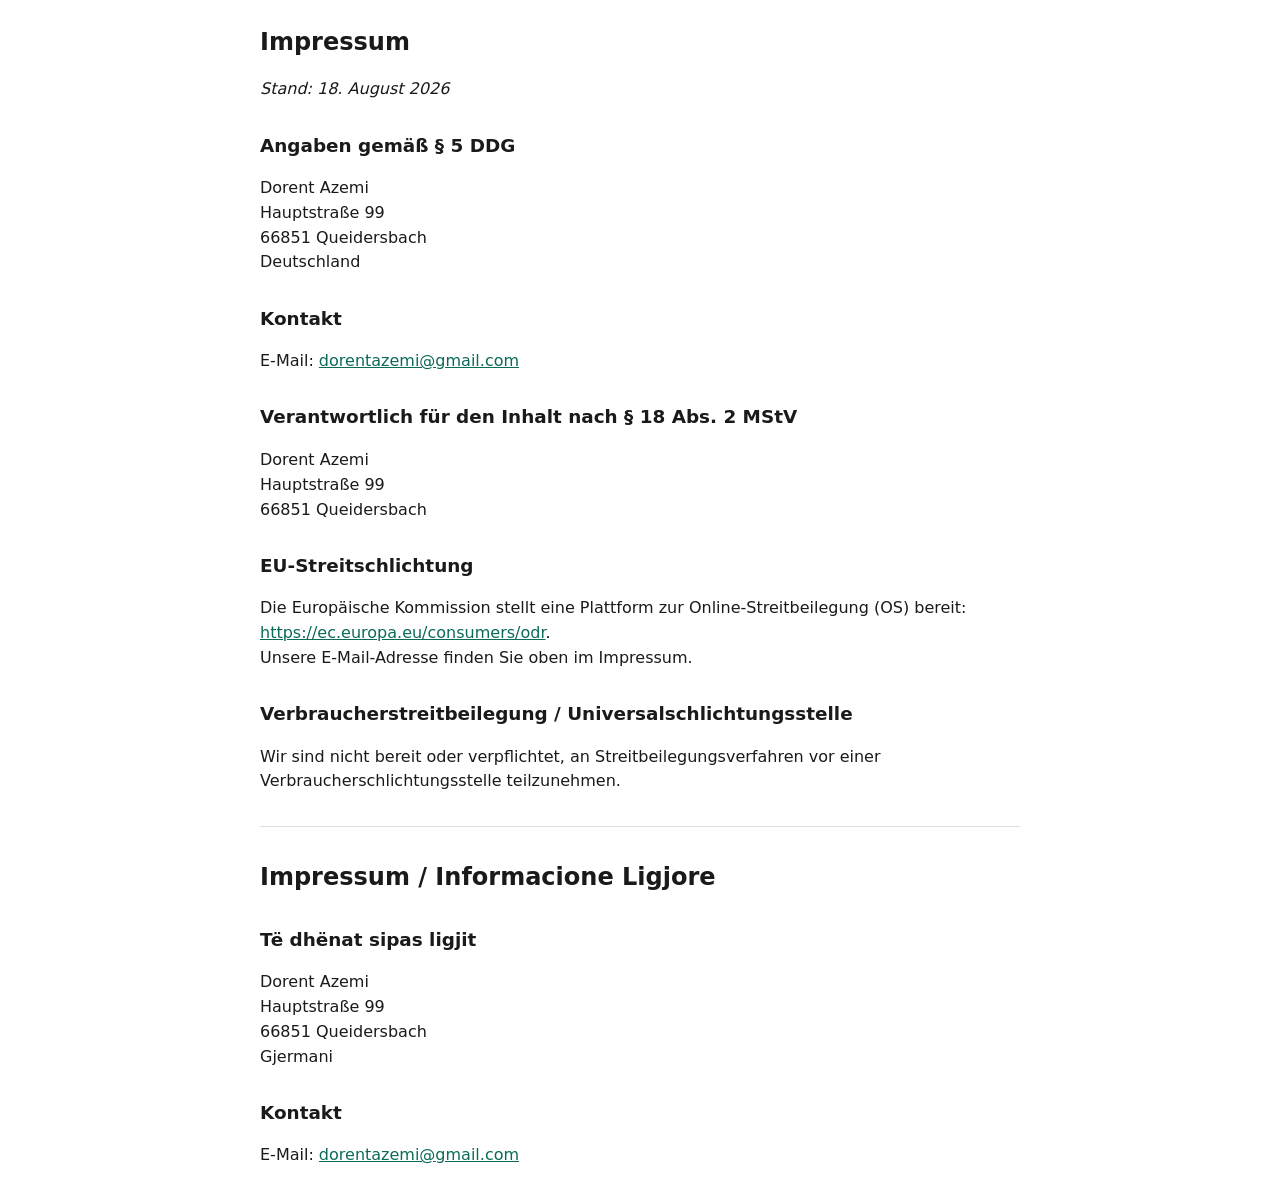
==== impressum.html @ 35310c83 "Update privacy-ura.html: remove AI/unverified content section; add impressum.html" ====
<!DOCTYPE html>
<html lang="de">
<head>
<meta charset="utf-8">
<meta name="viewport" content="width=device-width, initial-scale=1">
<title>Impressum – URA – Shqip &amp; Deutsch</title>
<style>
  body{font-family:system-ui,Arial,sans-serif;max-width:760px;margin:24px auto;padding:0 16px;line-height:1.55;color:#1a1a1a}
  h1{font-size:1.5rem} h2{font-size:1.15rem;margin-top:1.6em} h3{font-size:1rem}
  code{background:#f2f2f2;padding:1px 4px;border-radius:4px}
  hr{margin:2em 0;border:none;border-top:1px solid #ddd}
  a{color:#0b6b58}
</style>
</head>
<body>
<h1>Impressum</h1>
<p><em>Stand: 18. August 2026</em></p>

<h2>Angaben gemäß § 5 DDG</h2>
<p>Dorent Azemi<br>
Hauptstraße 99<br>
66851 Queidersbach<br>
Deutschland</p>

<h2>Kontakt</h2>
<p>E-Mail: <a href="mailto:dorentazemi@gmail.com">dorentazemi@gmail.com</a></p>

<h2>Verantwortlich für den Inhalt nach § 18 Abs. 2 MStV</h2>
<p>Dorent Azemi<br>
Hauptstraße 99<br>
66851 Queidersbach</p>

<h2>EU-Streitschlichtung</h2>
<p>Die Europäische Kommission stellt eine Plattform zur Online-Streitbeilegung (OS) bereit: 
<a href="https://ec.europa.eu/consumers/odr" target="_blank" rel="noopener">https://ec.europa.eu/consumers/odr</a>.<br>
Unsere E-Mail-Adresse finden Sie oben im Impressum.</p>

<h2>Verbraucherstreitbeilegung / Universalschlichtungsstelle</h2>
<p>Wir sind nicht bereit oder verpflichtet, an Streitbeilegungsverfahren vor einer Verbraucherschlichtungsstelle teilzunehmen.</p>

<hr>

<h1 lang="sq">Impressum / Informacione Ligjore</h1>

<h2 lang="sq">Të dhënat sipas ligjit</h2>
<p>Dorent Azemi<br>
Hauptstraße 99<br>
66851 Queidersbach<br>
Gjermani</p>

<h2 lang="sq">Kontakt</h2>
<p>E-Mail: <a href="mailto:dorentazemi@gmail.com">dorentazemi@gmail.com</a></p>

</body>
</html>
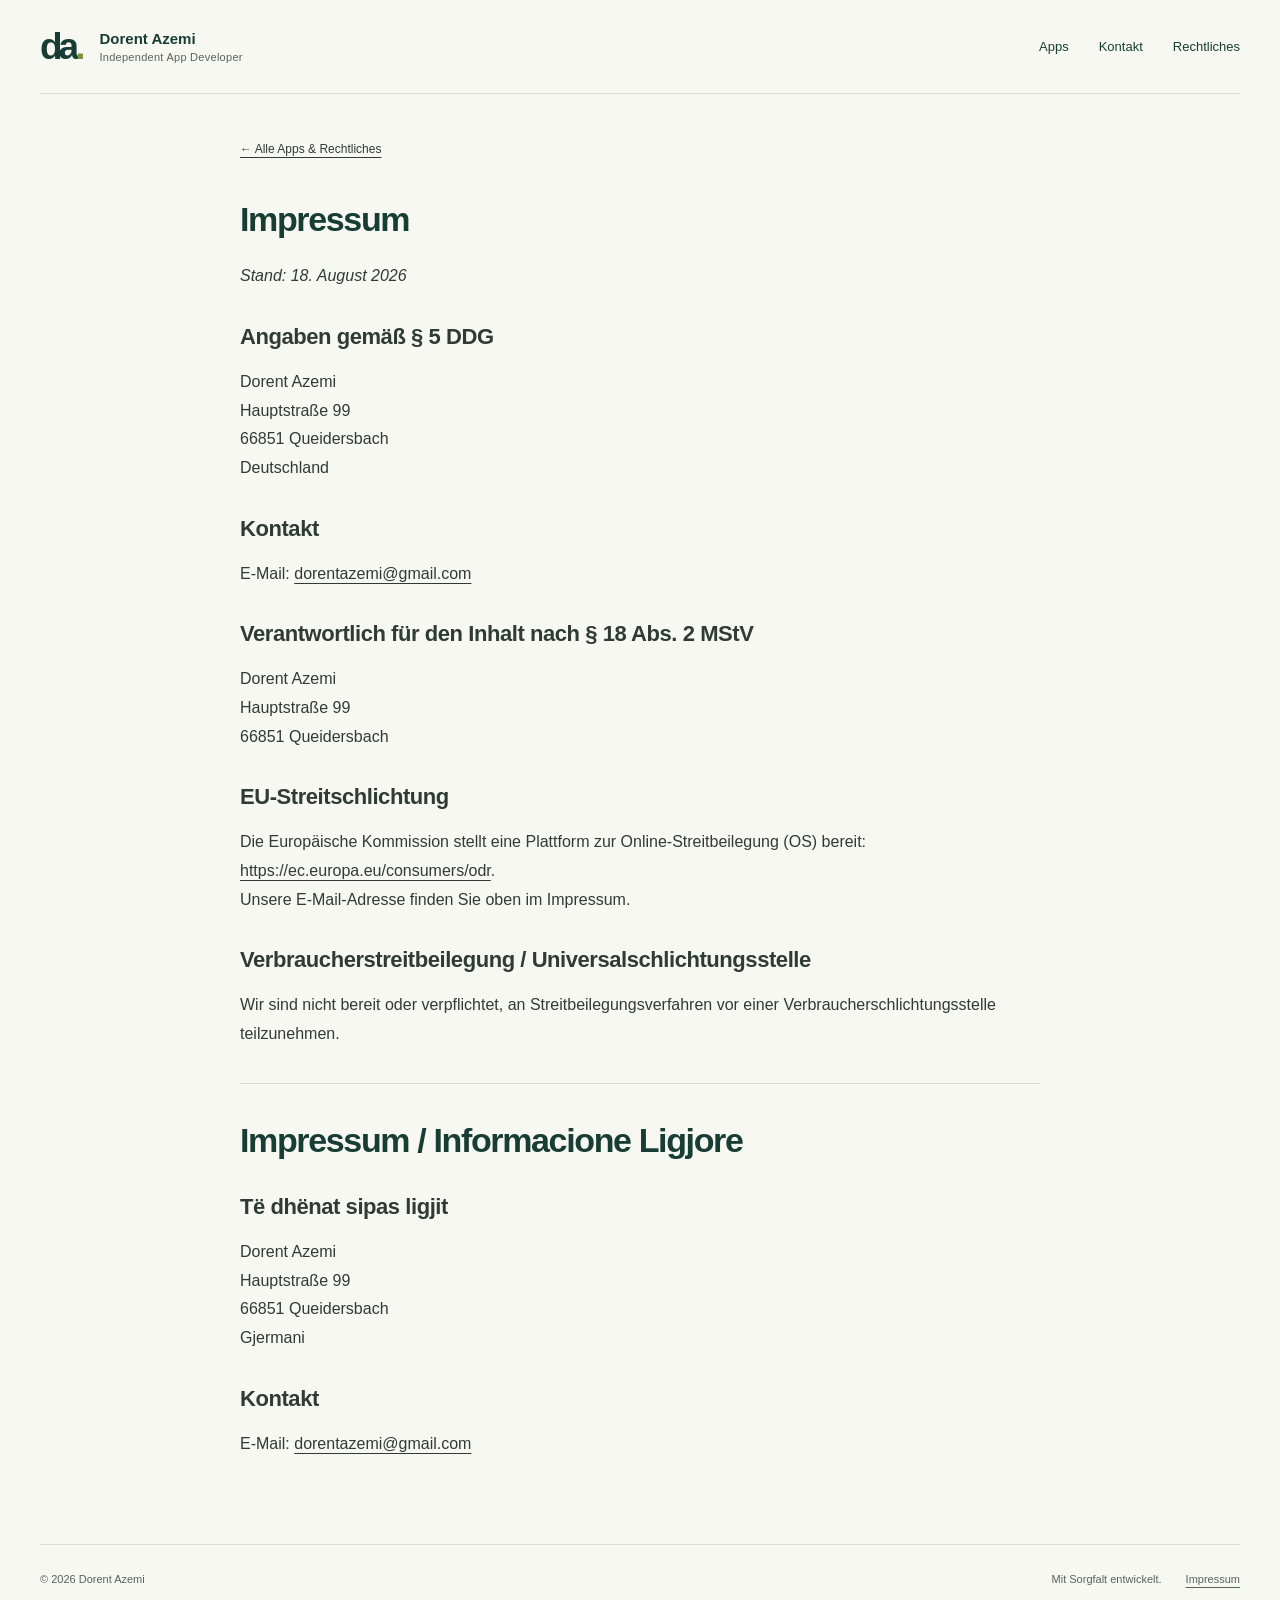
==== commit cac92633: "Refresh developer website and include Ura and Shapey Coach" ====
--- a/impressum.html
+++ b/impressum.html
@@ -4,15 +4,10 @@
 <meta charset="utf-8">
 <meta name="viewport" content="width=device-width, initial-scale=1">
 <title>Impressum – URA – Shqip &amp; Deutsch</title>
-<style>
-  body{font-family:system-ui,Arial,sans-serif;max-width:760px;margin:24px auto;padding:0 16px;line-height:1.55;color:#1a1a1a}
-  h1{font-size:1.5rem} h2{font-size:1.15rem;margin-top:1.6em} h3{font-size:1rem}
-  code{background:#f2f2f2;padding:1px 4px;border-radius:4px}
-  hr{margin:2em 0;border:none;border-top:1px solid #ddd}
-  a{color:#0b6b58}
-</style>
+<link rel="stylesheet" href="styles.css">
 </head>
-<body>
+<body><a class="skip-link" href="#inhalt">Zum Inhalt</a>
+<header class="site-header shell"><a class="brand" href="index.html" aria-label="Dorent Azemi – Startseite"><span class="brand-mark" aria-hidden="true">da<span>.</span></span><span>Dorent Azemi<small>Independent App Developer</small></span></a><nav aria-label="Hauptnavigation"><a href="index.html#apps">Apps</a><a href="index.html#kontakt">Kontakt</a><a href="index.html#rechtliches">Rechtliches</a></nav></header><main id="inhalt" class="document shell"><a class="back-link" href="index.html#rechtliches">← Alle Apps & Rechtliches</a>
 <h1>Impressum</h1>
 <p><em>Stand: 18. August 2026</em></p>
 
@@ -51,5 +46,5 @@
 <h2 lang="sq">Kontakt</h2>
 <p>E-Mail: <a href="mailto:dorentazemi@gmail.com">dorentazemi@gmail.com</a></p>
 
-</body>
+</main><footer class="site-footer shell"><span>© 2026 Dorent Azemi</span><span>Mit Sorgfalt entwickelt.</span><a href="impressum.html">Impressum</a></footer></body>
 </html>
--- a/styles.css
+++ b/styles.css
@@ -0,0 +1,7 @@
+:root{color-scheme:light;--paper:#f7f8f2;--ink:#183d35;--muted:#56645c;--line:#d9dfd4;--green:#d9ebbd;--radius:24px;font-family:Inter,"Segoe UI",Arial,sans-serif;color:var(--ink);background:var(--paper);font-synthesis:none}
+*{box-sizing:border-box}html{scroll-behavior:smooth;scroll-padding-top:28px}body{margin:0}a{color:inherit;text-underline-offset:4px}button,a,summary{-webkit-tap-highlight-color:transparent}a:focus-visible,summary:focus-visible{outline:3px solid #a44a20;outline-offset:5px}img{display:block;max-width:100%}.shell{width:min(1200px,calc(100% - 80px));margin-inline:auto}.site-header{display:flex;align-items:center;justify-content:space-between;padding-block:28px;border-bottom:1px solid var(--line)}.brand{display:flex;align-items:center;gap:13px;text-decoration:none;font-size:15px;font-weight:650}.brand small{display:block;font-size:11px;letter-spacing:.025em;color:var(--muted);font-weight:400;margin-top:4px}.brand-mark{font-size:37px;letter-spacing:-4px;line-height:1;font-weight:800;padding-right:5px}.brand-mark span{color:#7b983e}.site-header nav{display:flex;gap:30px;font-size:13px}.site-header nav a{text-decoration:none;padding-block:10px}.site-header nav a:hover{text-decoration:underline}.skip-link{position:absolute;top:-80px;left:20px;background:white;padding:12px;z-index:10}.skip-link:focus{top:10px}.hero{padding-block:64px 48px}.eyebrow{font-size:10px;letter-spacing:.15em;font-weight:700;line-height:1.7;display:block}.hero .eyebrow{display:flex;align-items:center;gap:9px}.status-dot{width:7px;height:7px;border-radius:50%;background:#718a49}.hero h1{font-size:clamp(58px,7.6vw,106px);line-height:1.01;font-weight:550;letter-spacing:-.065em;margin:25px 0 28px}.hero h1 span{color:#718761}.hero-bottom{display:flex;align-items:end;justify-content:space-between;gap:24px}.hero p{font-size:16px;line-height:1.65;color:var(--muted);margin:0}.round-link{display:flex;gap:28px;align-items:center;font-size:13px;text-decoration:none;font-weight:600}.round-link span{width:44px;height:44px;display:grid;place-items:center;background:var(--green);border-radius:50%;font-size:21px}.featured{display:grid;grid-template-columns:1.4fr 1fr;gap:22px}.feature{border-radius:var(--radius);position:relative;overflow:hidden;min-height:460px;padding:34px}.feature-shapey{background:#193e36;color:#fff;display:flex;isolation:isolate}.feature-copy{position:relative;z-index:1;width:62%}.feature-label{display:block;font-size:9px;letter-spacing:.14em;font-weight:650;line-height:1.7;margin-bottom:24px}.app-icon{width:62px;height:62px;border-radius:16px;object-fit:cover;border:1px solid #0000000b;box-shadow:0 5px 15px #173a3510}.feature .app-icon{width:58px;height:58px;margin-bottom:21px}.feature h2{font-size:40px;font-weight:550;letter-spacing:-.045em;line-height:1.12;margin:0 0 15px}.feature p{font-size:13px;line-height:1.75;margin:0 0 25px}.feature-shapey p{color:#ceded7}.button{display:inline-flex;gap:22px;align-items:center;justify-content:space-between;min-height:46px;padding:12px 19px;border-radius:100px;font-size:12px;font-weight:650;text-decoration:none;transition:transform .2s,background .2s}.button:hover{transform:translateY(-2px)}.button-light{color:#183d35;background:#d9ebbd}.button-dark{background:var(--ink);color:white}.feature-visual{position:absolute;right:-20px;top:99px;width:215px;transform:rotate(9deg);box-shadow:0 22px 60px #0004;border-radius:20px;overflow:hidden;border:6px solid #ffffff1f}.feature-visual img{width:100%;height:auto}.feature-ura{background:#e8eddd}.feature-ura .app-icon{position:absolute;right:32px;top:75px}.word-art{height:120px;display:flex;flex-direction:column;justify-content:center;gap:9px;align-items:start;margin-bottom:16px;transform:rotate(-6deg)}.word-art span{padding:8px 17px;border-radius:13px;background:#fff8;font-size:21px;letter-spacing:-.04em}.word-art span+span{background:#d2dfbd;margin-left:30px;font-size:24px}.feature-ura h2{font-size:34px}.apps-section{padding-block:88px 64px}.section-heading{display:flex;justify-content:space-between;align-items:end;gap:24px;margin-bottom:28px}h2{font-size:36px;line-height:1.15;letter-spacing:-.045em;font-weight:550;margin:12px 0 0}.section-note{font-size:11px;color:var(--muted);padding-bottom:4px}.app-grid{display:grid;grid-template-columns:repeat(3,minmax(0,1fr));gap:18px}.app-card{background:#fff;border:1px solid #e5e8df;border-radius:20px;padding:26px;display:flex;flex-direction:column;align-items:start;min-width:0;transition:transform .2s,box-shadow .2s}.app-card:hover{transform:translateY(-3px);box-shadow:0 12px 30px #183d3508}.card-head{display:flex;align-items:center;justify-content:space-between;width:100%;gap:10px}.category{font-size:9px;color:var(--muted);text-align:right}.app-card h3{font-size:20px;letter-spacing:-.025em;font-weight:600;margin:23px 0 9px;line-height:1.25}.app-card p{font-size:13px;line-height:1.75;color:var(--muted);margin:0 0 23px;max-width:30ch}.store-links{display:flex;flex-wrap:wrap;gap:8px 18px;margin-top:auto;min-height:34px;align-items:center}.store-link{font-size:11px;text-decoration:none;font-weight:650;padding-block:9px}.store-link:hover{text-decoration:underline}.secondary{color:var(--muted)}.privacy-link{font-size:10px;color:var(--muted);padding-top:17px;margin-top:10px;border-top:1px solid #e8ebe4;width:100%;text-decoration:none}.privacy-link:hover{text-decoration:underline}.monogram{background:#f1e3bd;display:grid;place-items:center;font-size:24px;font-weight:750;color:#735526}.availability{font-size:11px;color:var(--muted)}.contact-section{border-block:1px solid var(--line);padding-block:44px;display:flex;gap:25px;justify-content:space-between;align-items:center}.contact-section p{font-size:13px;color:var(--muted);line-height:1.75;margin-bottom:0}.contact-section .button{flex-shrink:0}.legal-section{padding-block:68px}.text-link{font-size:12px}.legal-intro{font-size:13px;color:var(--muted)}.legal-shortcuts{display:flex;gap:12px 24px;flex-wrap:wrap;margin:22px 0 28px}.legal-shortcuts a{font-size:12px;padding-block:8px}.legal-app{border-top:1px solid var(--line);scroll-margin-top:25px}.legal-app:last-child{border-bottom:1px solid var(--line)}summary{cursor:pointer;font-size:14px;font-weight:550;list-style:none;display:flex;align-items:center;justify-content:space-between;padding:22px 0;gap:20px}summary::-webkit-details-marker{display:none}summary span{font-size:22px;font-weight:400}details[open]>summary span{transform:rotate(45deg)}.legal-body{max-width:760px;padding:8px 0 32px;color:#303b35;font-size:15px;line-height:1.8}.legal-body h3{font-size:23px;font-weight:600;line-height:1.3;letter-spacing:-.02em;margin:18px 0}.legal-body h4{font-size:17px;line-height:1.4;margin:27px 0 10px}.legal-body hr{border:0;border-top:1px solid var(--line);margin:30px 0}.legal-body a{overflow-wrap:anywhere}.legal-body .top{font-size:12px}.site-footer{border-top:1px solid var(--line);padding-block:28px 38px;display:flex;gap:24px;font-size:11px;color:var(--muted)}.site-footer span:nth-child(2){margin-left:auto}.document{max-width:800px;padding-block:40px 70px;font-size:16px;line-height:1.8;color:#303b35}.document h1{font-size:34px;line-height:1.2;letter-spacing:-.04em;color:var(--ink);margin-top:36px}.document h2{font-size:22px;line-height:1.3;margin-top:32px;letter-spacing:-.02em}.document h3{font-size:18px;margin-top:24px}.document a,.document code{overflow-wrap:anywhere}.back-link{font-size:12px}.document hr{border:0;border-top:1px solid var(--line);margin-block:35px}
+@media(min-width:1350px){.feature-visual{right:5px;width:230px}}@media(max-width:1000px){.shell{width:calc(100% - 48px)}.feature{padding:28px}.feature h2{font-size:34px}.feature-visual{right:-45px;width:190px;top:125px}.feature-ura h2{font-size:30px}.feature-copy{width:72%}.app-card{padding:21px}.category{max-width:90px}.section-note{display:none}.app-card h3{font-size:18px}.card-head{align-items:start}.app-icon{width:55px;height:55px}}
+@media(max-width:700px){.shell{width:calc(100% - 36px)}.site-header{padding-block:20px}.brand{font-size:13px;gap:10px}.brand small{font-size:9px}.brand-mark{font-size:32px}.site-header nav{gap:16px;font-size:11px}.site-header nav a:last-child{display:none}.hero{padding-block:44px 34px}.eyebrow{font-size:9px;letter-spacing:.1em}.hero h1{font-size:clamp(52px,11.8vw,80px);margin-top:22px}.hero-bottom{align-items:start;flex-direction:column}.hero p{font-size:14px}.round-link{margin-top:0;font-size:12px;gap:18px}.round-link span{width:35px;height:35px}.featured{grid-template-columns:1fr;gap:16px}.feature{min-height:410px;padding:28px}.feature h2{font-size:37px}.feature-copy{width:70%}.feature-visual{width:200px;top:90px;right:-30px}.feature-ura{min-height:420px}.feature-ura .app-icon{right:30px;top:65px}.feature-ura h2{font-size:34px}.word-art{margin-top:0;margin-bottom:8px}.apps-section{padding-block:56px 44px}.section-heading{align-items:start;flex-direction:column;gap:15px;margin-bottom:22px}h2{font-size:29px}.app-grid{grid-template-columns:repeat(2,minmax(0,1fr));gap:12px}.app-card{padding:18px}.card-head{flex-direction:column;gap:13px}.category{text-align:left;max-width:none;font-size:9px}.app-card h3{font-size:18px;margin-top:16px}.app-card p{font-size:12px}.store-links{gap:0 15px}.store-link{font-size:11px}.contact-section{align-items:start;flex-direction:column;padding-block:34px}.contact-section p br{display:none}.legal-section{padding-block:44px}.legal-shortcuts{flex-direction:column;gap:0}.legal-body{font-size:14px}.site-footer{flex-wrap:wrap;font-size:10px;gap:15px}.site-footer span:nth-child(2){margin-left:0}.site-footer a{margin-left:auto}.document{font-size:15px}.document h1{font-size:29px}}
+@media(max-width:380px){.app-grid{grid-template-columns:1fr}.card-head{flex-direction:row}.feature-copy{width:85%}.feature-visual{opacity:.2;right:-60px}.feature-label{font-size:8px}.feature-ura .app-icon{width:48px;height:48px;right:20px}.word-art span+span{font-size:21px}.hero h1{font-size:49px}}
+@media(prefers-reduced-motion:reduce){html{scroll-behavior:auto}*,*::before,*::after{transition:none!important}}@media print{.site-header,.hero,.featured,.apps-section,.contact-section,.site-footer,.legal-shortcuts,.back-link{display:none}.shell{width:100%}.legal-body{max-width:none}.legal-section{padding:0}.legal-body a{color:inherit}}
+@media(max-width:700px){.feature-copy{width:85%}.feature-shapey h2{font-size:32px}.feature-visual{width:145px;right:-55px;top:130px}.feature-shapey p{max-width:200px}}
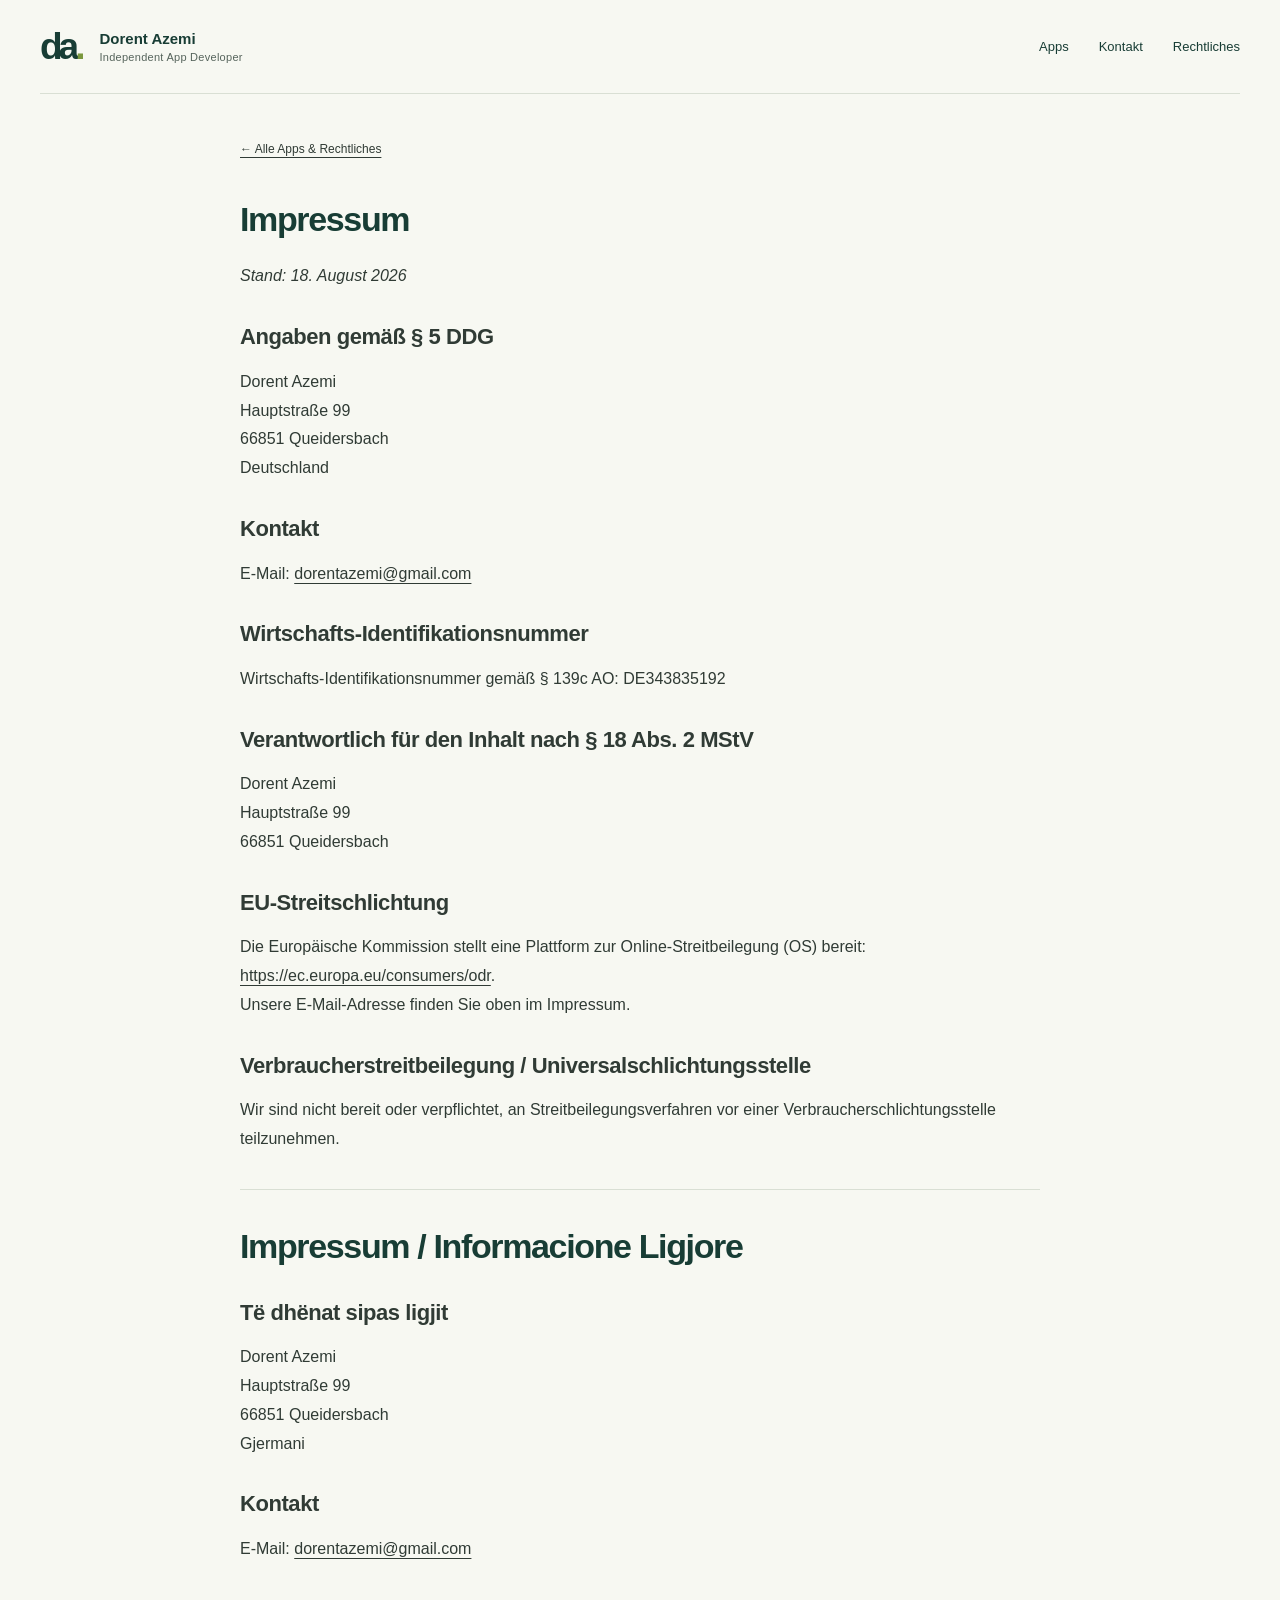
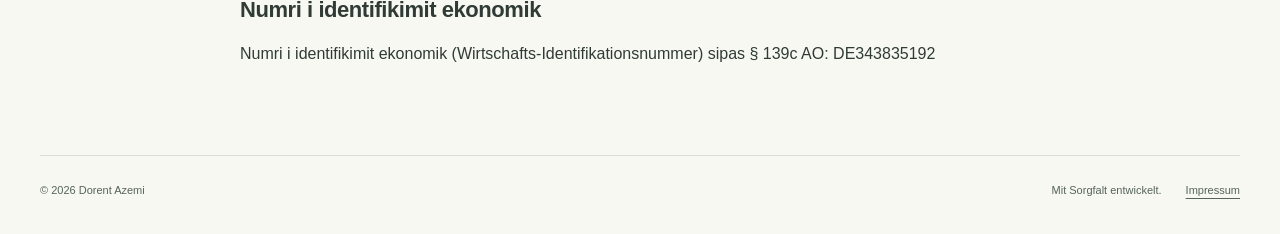
==== commit d62a2fb4: "Impressum: Wirtschafts-Identifikationsnummer nach § 139c AO ergänzt Co-Authored-By: Claude Opus 5.5 " ====
--- a/impressum.html
+++ b/impressum.html
@@ -19,6 +19,9 @@
 
 <h2>Kontakt</h2>
 <p>E-Mail: <a href="mailto:dorentazemi@gmail.com">dorentazemi@gmail.com</a></p>
+
+<h2>Wirtschafts-Identifikationsnummer</h2>
+<p>Wirtschafts-Identifikationsnummer gemäß § 139c AO: DE343835192</p>
 
 <h2>Verantwortlich für den Inhalt nach § 18 Abs. 2 MStV</h2>
 <p>Dorent Azemi<br>
@@ -46,5 +49,8 @@
 <h2 lang="sq">Kontakt</h2>
 <p>E-Mail: <a href="mailto:dorentazemi@gmail.com">dorentazemi@gmail.com</a></p>
 
+<h2 lang="sq">Numri i identifikimit ekonomik</h2>
+<p lang="sq">Numri i identifikimit ekonomik (Wirtschafts-Identifikationsnummer) sipas § 139c AO: DE343835192</p>
+
 </main><footer class="site-footer shell"><span>© 2026 Dorent Azemi</span><span>Mit Sorgfalt entwickelt.</span><a href="impressum.html">Impressum</a></footer></body>
 </html>
--- a/styles.css
+++ b/styles.css
@@ -3,5 +3,55 @@
 @media(min-width:1350px){.feature-visual{right:5px;width:230px}}@media(max-width:1000px){.shell{width:calc(100% - 48px)}.feature{padding:28px}.feature h2{font-size:34px}.feature-visual{right:-45px;width:190px;top:125px}.feature-ura h2{font-size:30px}.feature-copy{width:72%}.app-card{padding:21px}.category{max-width:90px}.section-note{display:none}.app-card h3{font-size:18px}.card-head{align-items:start}.app-icon{width:55px;height:55px}}
 @media(max-width:700px){.shell{width:calc(100% - 36px)}.site-header{padding-block:20px}.brand{font-size:13px;gap:10px}.brand small{font-size:9px}.brand-mark{font-size:32px}.site-header nav{gap:16px;font-size:11px}.site-header nav a:last-child{display:none}.hero{padding-block:44px 34px}.eyebrow{font-size:9px;letter-spacing:.1em}.hero h1{font-size:clamp(52px,11.8vw,80px);margin-top:22px}.hero-bottom{align-items:start;flex-direction:column}.hero p{font-size:14px}.round-link{margin-top:0;font-size:12px;gap:18px}.round-link span{width:35px;height:35px}.featured{grid-template-columns:1fr;gap:16px}.feature{min-height:410px;padding:28px}.feature h2{font-size:37px}.feature-copy{width:70%}.feature-visual{width:200px;top:90px;right:-30px}.feature-ura{min-height:420px}.feature-ura .app-icon{right:30px;top:65px}.feature-ura h2{font-size:34px}.word-art{margin-top:0;margin-bottom:8px}.apps-section{padding-block:56px 44px}.section-heading{align-items:start;flex-direction:column;gap:15px;margin-bottom:22px}h2{font-size:29px}.app-grid{grid-template-columns:repeat(2,minmax(0,1fr));gap:12px}.app-card{padding:18px}.card-head{flex-direction:column;gap:13px}.category{text-align:left;max-width:none;font-size:9px}.app-card h3{font-size:18px;margin-top:16px}.app-card p{font-size:12px}.store-links{gap:0 15px}.store-link{font-size:11px}.contact-section{align-items:start;flex-direction:column;padding-block:34px}.contact-section p br{display:none}.legal-section{padding-block:44px}.legal-shortcuts{flex-direction:column;gap:0}.legal-body{font-size:14px}.site-footer{flex-wrap:wrap;font-size:10px;gap:15px}.site-footer span:nth-child(2){margin-left:0}.site-footer a{margin-left:auto}.document{font-size:15px}.document h1{font-size:29px}}
 @media(max-width:380px){.app-grid{grid-template-columns:1fr}.card-head{flex-direction:row}.feature-copy{width:85%}.feature-visual{opacity:.2;right:-60px}.feature-label{font-size:8px}.feature-ura .app-icon{width:48px;height:48px;right:20px}.word-art span+span{font-size:21px}.hero h1{font-size:49px}}
-@media(prefers-reduced-motion:reduce){html{scroll-behavior:auto}*,*::before,*::after{transition:none!important}}@media print{.site-header,.hero,.featured,.apps-section,.contact-section,.site-footer,.legal-shortcuts,.back-link{display:none}.shell{width:100%}.legal-body{max-width:none}.legal-section{padding:0}.legal-body a{color:inherit}}
+@media(prefers-reduced-motion:reduce){html{scroll-behavior:auto}*,*::before,*::after{transition:none!important;animation:none!important}}@media print{.reveal{opacity:1!important;translate:none!important}.ripple{display:none}.site-header,.hero,.featured,.apps-section,.contact-section,.site-footer,.legal-shortcuts,.back-link{display:none}.shell{width:100%}.legal-body{max-width:none}.legal-section{padding:0}.legal-body a{color:inherit}}
 @media(max-width:700px){.feature-copy{width:85%}.feature-shapey h2{font-size:32px}.feature-visual{width:145px;right:-55px;top:130px}.feature-shapey p{max-width:200px}}
+
+/* Motion: hover, click and scroll effects (motion.js adds ripples, reveals and the Shapey tilt) */
+:root{--ease-out:cubic-bezier(.22,1,.36,1);--ease-spring:cubic-bezier(.34,1.56,.64,1)}
+@keyframes rise{from{opacity:0;translate:0 28px}to{opacity:1;translate:0 0}}
+@keyframes pulse-dot{0%,100%{box-shadow:0 0 0 0 #718a4966}50%{box-shadow:0 0 0 6px #718a4900}}
+@keyframes ripple{from{transform:scale(0);opacity:.35}to{transform:scale(1);opacity:0}}
+@keyframes pop{0%{scale:1}35%{scale:.9}70%{scale:1.08}100%{scale:1}}
+@keyframes wiggle{0%,100%{rotate:0deg}30%{rotate:-4deg}60%{rotate:3deg}}
+@keyframes hop{0%,100%{translate:0 0}40%{translate:0 -7px}70%{translate:0 1px}}
+@keyframes unfold{from{opacity:0;translate:0 -8px}to{opacity:1;translate:0 0}}
+.hero .eyebrow,.hero h1,.hero-bottom{animation:rise .9s var(--ease-out) both}.hero h1{animation-delay:.1s}.hero-bottom{animation-delay:.22s}
+.status-dot{animation:pulse-dot 2.4s ease-in-out infinite}
+.js .reveal{opacity:0;translate:0 26px;transition:opacity .75s var(--ease-out) var(--reveal-delay,0ms),translate .85s var(--ease-out) var(--reveal-delay,0ms),transform .35s var(--ease-out),box-shadow .35s var(--ease-out),border-color .35s,background-color .35s}
+.js .reveal.is-visible{opacity:1;translate:0 0}
+.ripple{position:absolute;border-radius:50%;background:currentColor;pointer-events:none;animation:ripple .65s var(--ease-out) forwards}
+.button,.app-card,.feature,summary,.round-link span{position:relative;overflow:hidden}
+.brand-mark span{display:inline-block}.brand:hover .brand-mark span{animation:hop .6s var(--ease-spring)}
+.site-header nav a{text-decoration:none;background:linear-gradient(currentColor,currentColor) left 85%/0 1.5px no-repeat;transition:background-size .35s var(--ease-out),color .2s}.site-header nav a:hover{text-decoration:none;background-size:100% 1.5px;color:#4f6b2b}
+.button{transition:transform .3s var(--ease-spring),box-shadow .3s var(--ease-out),background-color .25s}.button span{transition:transform .3s var(--ease-spring)}
+.button:hover{transform:translateY(-3px);box-shadow:0 12px 26px #183d3526}.button:hover span{transform:translate(3px,-3px)}.button:active{transform:translateY(0) scale(.96);box-shadow:0 4px 10px #183d3520;transition-duration:.08s}
+.button-light:hover{background:#e6f4cf}.button-dark:hover{background:#245448}
+.round-link span{transition:transform .35s var(--ease-spring),background-color .25s}.round-link:hover span{transform:translateY(4px);background:#c9e2a3}.round-link:active span{transform:scale(.9)}
+.feature{transition:transform .45s var(--ease-out),box-shadow .45s var(--ease-out)}.feature:hover{transform:translateY(-5px);box-shadow:0 26px 50px #183d3522}.feature:active{transform:translateY(-2px) scale(.99)}
+.feature-visual{transition:transform .6s var(--ease-out),box-shadow .6s var(--ease-out)}.feature-shapey:hover .feature-visual{transform:perspective(900px) rotateX(var(--tilt-x,0deg)) rotateY(var(--tilt-y,0deg)) rotate(4deg) translateY(-10px) scale(1.03);box-shadow:0 34px 70px #0006}
+.feature .app-icon{transition:transform .45s var(--ease-spring)}.feature:hover .app-icon{transform:rotate(-8deg) scale(1.08)}
+.feature-ura:hover .word-art span{animation:wiggle .7s var(--ease-out)}.feature-ura:hover .word-art span+span{animation-delay:.12s}
+.word-art span{transition:background-color .3s}.feature-ura:hover .word-art span{background:#fff}.feature-ura:hover .word-art span+span{background:#c6dba5}
+.app-card:hover{transform:translateY(-6px);box-shadow:0 20px 40px #183d3514;border-color:#c9d8b4}.app-card:active{transform:translateY(-2px) scale(.985);transition-duration:.1s}
+.app-card .app-icon{transition:transform .45s var(--ease-spring),box-shadow .45s}.app-card:hover .app-icon{transform:rotate(-6deg) scale(1.1);box-shadow:0 10px 22px #173a3524}
+.app-card h3{transition:color .25s}.app-card:hover h3{color:#4f6b2b}
+.app-icon.is-popped,.feature-visual.is-popped{animation:pop .45s var(--ease-spring)}
+.store-link,.privacy-link,.legal-shortcuts a,.text-link{transition:color .2s}.store-link span,.privacy-link span{display:inline-block;transition:transform .3s var(--ease-spring)}
+.store-link:hover,.privacy-link:hover{color:#4f6b2b}.store-link:hover span,.privacy-link:hover span{transform:translate(3px,-3px)}
+.store-link:active,.privacy-link:active,.legal-shortcuts a:active,.text-link:active{opacity:.6}
+summary{transition:padding .3s var(--ease-out),color .2s}summary:hover{padding-left:10px;color:#4f6b2b}summary span{transition:transform .4s var(--ease-spring)}summary:hover span{transform:scale(1.2)}details[open]>summary span{transform:rotate(45deg)}details[open]>summary:hover span{transform:rotate(45deg) scale(1.2)}
+details[open]>.legal-body{animation:unfold .45s var(--ease-out)}
+@media(hover:none){.app-card:hover,.feature:hover{transform:none;box-shadow:none}.app-card:hover .app-icon,.feature:hover .app-icon{transform:none}summary:hover{padding-left:0}}
+
+/* Language switch (language.js) */
+.site-header nav{margin-left:auto}
+.lang-toggle{position:relative;display:inline-grid;grid-template-columns:1fr 1fr;margin-left:26px;padding:3px;border-radius:100px;background:#e8eddd;border:1px solid var(--line);flex-shrink:0}
+.lang-toggle::before{content:"";position:absolute;inset:3px auto 3px 3px;width:calc(50% - 3px);border-radius:100px;background:var(--ink);box-shadow:0 3px 10px #183d3530;transition:translate .4s var(--ease-spring)}
+.lang-toggle[data-active="en"]::before{translate:100% 0}
+.lang-toggle button{position:relative;z-index:1;border:0;background:none;font:inherit;font-size:11px;font-weight:700;letter-spacing:.06em;color:var(--muted);padding:7px 12px;border-radius:100px;cursor:pointer;transition:color .25s,scale .2s var(--ease-spring)}
+.lang-toggle button[aria-pressed="true"]{color:#fff}.lang-toggle button:hover{color:var(--ink)}.lang-toggle button[aria-pressed="true"]:hover{color:#fff}
+.lang-toggle button:active{scale:.9}.lang-toggle button:focus-visible{outline:3px solid #a44a20;outline-offset:2px}
+@media(max-width:700px){.lang-toggle{margin-left:14px}.lang-toggle button{padding:6px 9px;font-size:10px}}
+.brand-mark{white-space:nowrap}
+@media(max-width:420px){.brand small{display:none}.site-header nav{gap:12px}.lang-toggle{margin-left:10px}}
+@media print{.lang-toggle{display:none}}
